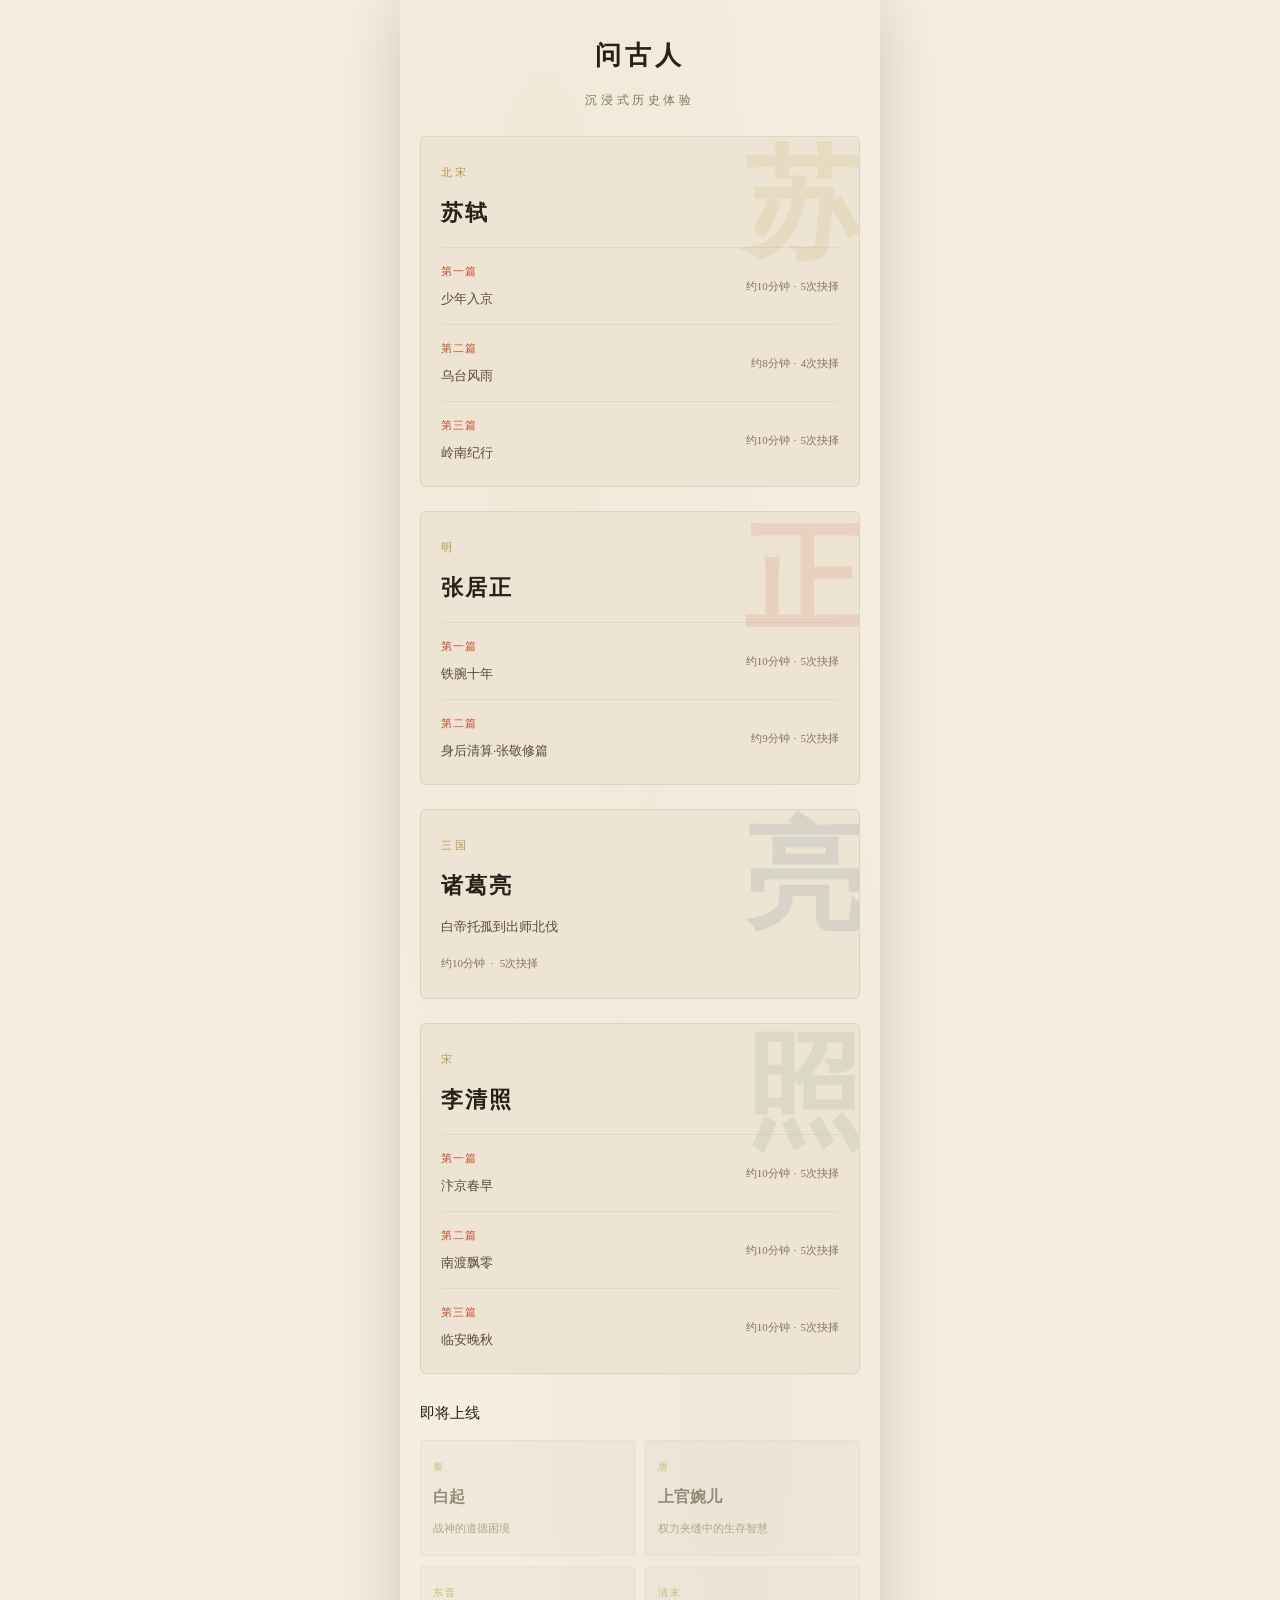
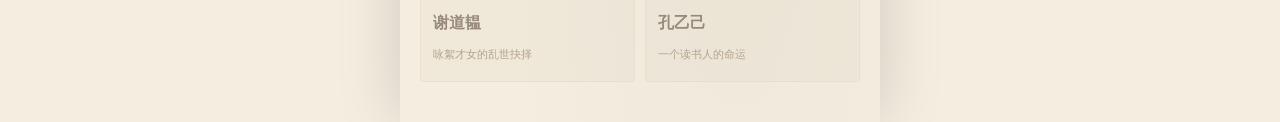
==== index.html @ 3edeac76 "问古人 H5 网页版：从微信小程序迁移为纯静态网页 Co-Authored-By: Claude Opus 4.6 <noreply@anthropic.com>" ====
<!DOCTYPE html>
<html lang="zh-CN">
<head>
  <meta charset="UTF-8">
  <meta name="viewport" content="width=device-width, initial-scale=1.0, maximum-scale=1.0, user-scalable=no, viewport-fit=cover">
  <meta name="theme-color" content="#F4EDE0">
  <meta name="apple-mobile-web-app-capable" content="yes">
  <meta name="apple-mobile-web-app-status-bar-style" content="default">
  <title>问古人</title>
  <meta name="description" content="问古人 — 沉浸式历史体验">
  <link rel="stylesheet" href="assets/app.css">
</head>
<body>
  <div id="app"></div>

  <script src="js/stories/coming-soon.js"></script>
  <script src="js/stories/su-dongpo.js"></script>
  <script src="js/stories/su-shi-2.js"></script>
  <script src="js/stories/su-shi-3.js"></script>
  <script src="js/stories/zhuge-liang.js"></script>
  <script src="js/stories/li-qingzhao.js"></script>
  <script src="js/stories/li-qingzhao-2.js"></script>
  <script src="js/stories/li-qingzhao-3.js"></script>
  <script src="js/stories/zhang-juzheng.js"></script>
  <script src="js/stories/zhang-juzheng-2.js"></script>

  <script src="js/engine.js"></script>
  <script src="js/pages/_helpers.js"></script>
  <script src="js/pages/index.js"></script>
  <script src="js/pages/intro.js"></script>
  <script src="js/pages/story.js"></script>
  <script src="js/pages/ending.js"></script>
  <script src="js/router.js"></script>
</body>
</html>
---- assets/app.css ----
/* ====== Reset & 全局基础 ====== */
* { box-sizing: border-box; -webkit-tap-highlight-color: transparent; }
html, body { margin: 0; padding: 0; }
html { background: #1c140f; min-height: 100%; }
body {
  min-height: 100vh;
  overflow-x: hidden;
  /* iOS 安全区 */
  padding-top: env(safe-area-inset-top);
}
button { font: inherit; cursor: pointer; }

/* ====== 桌面居中容器 ====== */
.page-frame {
  max-width: 480px;
  margin: 0 auto;
  position: relative;
  background: var(--paper);
  min-height: 100vh;
  /* 桌面端给一点投影，移动端无副作用 */
  box-shadow: 0 0 60px rgba(0,0,0,0.15);
}

/* ====== Toast ====== */
.toast {
  position: fixed;
  top: 50%;
  left: 50%;
  transform: translate(-50%, -50%);
  padding: 12px 24px;
  background: rgba(42, 31, 26, 0.85);
  color: var(--paper);
  font-size: 14px;
  border-radius: 6px;
  z-index: 9999;
  opacity: 0;
  transition: opacity 200ms ease;
  pointer-events: none;
  letter-spacing: 0.05em;
}
.toast.show { opacity: 1; }

/* ====== 桌面端 hover 反馈（手机端忽略） ====== */
@media (hover: hover) {
  .main-card:hover, .chapter-item:hover, .choice-btn:hover,
  .btn-start:hover, .btn-action:hover, .btn-continue:hover,
  .coming-card:hover, .header-back:hover {
    cursor: pointer;
  }
}

/* ====== app.wxss ====== */
/* 全局色彩系统 */
:root, body {
  --ink: #2A1F1A;
  --ink-light: #5C4A3A;
  --ink-faint: #8B7355;
  --paper: #F4EDE0;
  --paper-warm: #EDE4D3;
  --paper-deep: #E2D5BF;
  --accent-vermilion: #C84B31;
  --accent-gold: #B8963E;
  --accent-jade: #5B8C6F;
  --accent-indigo: #3D5A80;

  font-family: "PingFang SC", "Noto Serif SC", "STSong", serif;
  background: var(--paper);
  color: var(--ink);
  font-size: 15px;
  line-height: 2.0;
}


/* ====== pages/index/index.wxss ====== */
.index-page {
  min-height: 100vh;
  background:
    radial-gradient(ellipse at 30% 20%, rgba(184, 150, 62, 0.06) 0%, transparent 50%),
    radial-gradient(ellipse at 70% 80%, rgba(91, 140, 111, 0.04) 0%, transparent 50%),
    var(--paper);
}

.safe-area {
  padding: 0 20px 40px;
}

/* === 顶部标题 === */
.header {
  text-align: center;
  padding: 30px 0 24px;
}

.title {
  display: block;
  font-size: 26px;
  font-weight: 700;
  color: var(--ink);
  letter-spacing: 0.15em;
  margin-bottom: 6px;
}

.slogan {
  display: block;
  font-size: 12px;
  color: var(--ink-faint);
  letter-spacing: 0.3em;
}

/* === 主推卡片 === */
.main-card {
  position: relative;
  padding: 24px 20px;
  background: var(--paper-warm);
  border: 0.5px solid rgba(42, 31, 26, 0.08);
  border-radius: 6px;
  margin-bottom: 24px;
  transition: all 300ms ease;
  overflow: hidden;
}

/* === 装饰大字 === */
.card-glyph {
  position: absolute;
  right: -5px;
  top: 8px;
  font-size: 120px;
  font-weight: 900;
  line-height: 1;
  pointer-events: none;
  font-family: "STKaiti", "KaiTi", "楷体", serif;
}

.main-card:active {
  background: var(--paper-deep);
}

.card-dynasty {
  display: block;
  font-size: 11px;
  color: var(--accent-gold);
  letter-spacing: 0.3em;
  margin-bottom: 8px;
}

.card-name {
  display: block;
  font-size: 22px;
  font-weight: 700;
  color: var(--ink);
  letter-spacing: 0.1em;
  margin-bottom: 6px;
}

.card-subtitle {
  display: block;
  font-size: 13px;
  color: var(--ink-light);
  margin-bottom: 12px;
}

.card-meta {
  display: flex;
  align-items: center;
  gap: 6px;
}

.meta-item {
  font-size: 11px;
  color: var(--ink-faint);
}

.meta-dot {
  font-size: 11px;
  color: var(--ink-faint);
}

.card-badge {
  position: absolute;
  top: 12px;
  right: 12px;
  padding: 3px 8px;
  background: rgba(91, 140, 111, 0.15);
  border-radius: 3px;
}

.card-badge text {
  font-size: 10px;
  color: var(--accent-jade);
  letter-spacing: 0.1em;
}

/* === 多篇章卡片 === */
.multi-card {
  padding-bottom: 8px;
}

.multi-card .card-name {
  margin-bottom: 12px;
}

.chapter-list {
  display: flex;
  flex-direction: column;
  gap: 0;
}

.chapter-item {
  display: flex;
  justify-content: space-between;
  align-items: center;
  padding: 12px 0;
  border-top: 0.5px solid rgba(42, 31, 26, 0.06);
}

.chapter-item:active {
  background: rgba(42, 31, 26, 0.03);
  margin: 0 -20px;
  padding: 12px 20px;
}

.chapter-left {
  flex: 1;
  min-width: 0;
}

.chapter-label {
  display: block;
  font-size: 11px;
  color: var(--accent-vermilion);
  letter-spacing: 0.1em;
  margin-bottom: 4px;
}

.chapter-subtitle {
  display: block;
  font-size: 13px;
  color: var(--ink-light);
  overflow: hidden;
  text-overflow: ellipsis;
  white-space: nowrap;
}

.chapter-right {
  flex-shrink: 0;
  display: flex;
  flex-direction: column;
  align-items: flex-end;
  margin-left: 12px;
}

.chapter-meta {
  display: flex;
  align-items: center;
  gap: 4px;
}

.chapter-badge {
  margin-top: 4px;
  padding: 2px 6px;
  background: rgba(91, 140, 111, 0.15);
  border-radius: 2px;
}

.chapter-badge text {
  font-size: 9px;
  color: var(--accent-jade);
  letter-spacing: 0.1em;
}

/* === 即将上线 === */
.section-label {
  margin-bottom: 12px;
}

.section-label text {
  font-size: 12px;
  color: var(--ink-faint);
  letter-spacing: 0.2em;
}

.coming-grid {
  display: grid;
  grid-template-columns: 1fr 1fr;
  gap: 10px;
}

.coming-card {
  padding: 16px 12px;
  background: rgba(226, 213, 191, 0.3);
  border: 0.5px solid rgba(42, 31, 26, 0.06);
  border-radius: 4px;
  opacity: 0.6;
}

.coming-dynasty {
  display: block;
  font-size: 10px;
  color: var(--accent-gold);
  letter-spacing: 0.2em;
  margin-bottom: 4px;
}

.coming-name {
  display: block;
  font-size: 16px;
  font-weight: 600;
  color: var(--ink-light);
  margin-bottom: 4px;
}

.coming-subtitle {
  display: block;
  font-size: 11px;
  color: var(--ink-faint);
}


/* ====== pages/intro/intro.wxss ====== */
.intro-page {
  min-height: 100vh;
  background:
    radial-gradient(ellipse at 50% 30%, rgba(184, 150, 62, 0.08) 0%, transparent 50%),
    var(--paper);
  display: flex;
  align-items: center;
  justify-content: center;
}

.intro-container {
  text-align: center;
  padding: 60px 30px 40px;
  max-width: 100%;
}

.intro-dynasty {
  display: block;
  font-size: 12px;
  letter-spacing: 0.5em;
  color: var(--ink-faint);
  margin-bottom: 16px;
  opacity: 0;
  animation: fadeInUp 800ms ease 200ms forwards;
}

.intro-name {
  display: block;
  font-size: 32px;
  font-weight: 700;
  color: var(--ink);
  letter-spacing: 0.15em;
  margin-bottom: 20px;
  opacity: 0;
  animation: fadeInUp 800ms ease 400ms forwards;
}

.intro-divider {
  width: 60px;
  height: 1px;
  background: var(--accent-gold);
  margin: 0 auto 20px;
  opacity: 0;
  animation: fadeInUp 800ms ease 600ms forwards;
}

.intro-quote {
  display: block;
  font-size: 14px;
  color: var(--accent-vermilion);
  font-style: italic;
  letter-spacing: 0.08em;
  margin-bottom: 24px;
  line-height: 1.8;
  opacity: 0;
  animation: fadeInUp 800ms ease 800ms forwards;
}

.intro-desc {
  display: block;
  font-size: 14px;
  color: var(--ink-light);
  line-height: 2;
  margin-bottom: 20px;
  text-align: justify;
  opacity: 0;
  animation: fadeInUp 800ms ease 1000ms forwards;
}

.intro-meta {
  display: flex;
  align-items: center;
  justify-content: center;
  gap: 6px;
  margin-bottom: 30px;
  opacity: 0;
  animation: fadeInUp 800ms ease 1200ms forwards;
}

.meta-item {
  font-size: 11px;
  color: var(--ink-faint);
}

.meta-dot {
  font-size: 11px;
  color: var(--ink-faint);
}

.btn-start {
  display: inline-block;
  padding: 12px 40px;
  border: 0.5px solid var(--ink-light);
  color: var(--ink);
  font-size: 15px;
  letter-spacing: 0.3em;
  border-radius: 4px;
  margin-bottom: 16px;
  transition: all 300ms ease;
  opacity: 0;
  animation: fadeInUp 800ms ease 1400ms forwards;
}

.btn-start:active {
  background: var(--ink);
  color: var(--paper);
}

.btn-back {
  opacity: 0;
  animation: fadeInUp 800ms ease 1600ms forwards;
}

.btn-back text {
  font-size: 12px;
  color: var(--ink-faint);
  letter-spacing: 0.2em;
}

@keyframes fadeInUp {
  from {
    opacity: 0;
    transform: translateY(15px);
  }
  to {
    opacity: 1;
    transform: translateY(0);
  }
}


/* ====== pages/story/story.wxss ====== */
.story-page {
  min-height: 100vh;
  background: var(--paper);
  position: relative;
}

/* === 进度条 === */
.progress-bar {
  position: absolute;
  top: 0;
  left: 0;
  width: 0;
  height: 2px;
  background: linear-gradient(90deg, var(--accent-gold), var(--accent-vermilion));
  z-index: 999;
  transition: width 600ms ease;
}

/* === 粘性顶栏（限定在 page-frame 内） === */
.story-page .header {
  position: sticky;
  top: 0;
  left: 0;
  right: 0;
  z-index: 100;
  background: rgba(244, 237, 224, 0.92);
  backdrop-filter: blur(10px);
  border-bottom: 0.5px solid rgba(42, 31, 26, 0.06);
  padding-top: env(safe-area-inset-top);
}

.header-inner {
  display: flex;
  align-items: center;
  padding: 14px 20px;
}

/* === 返回按钮 === */
.header-back {
  display: flex;
  align-items: center;
  justify-content: center;
  width: 28px;
  height: 28px;
  margin-right: 6px;
}

.back-arrow {
  font-size: 20px;
  color: var(--ink-faint);
  font-weight: 300;
  line-height: 1;
}

.header-chapter {
  font-size: 12px;
  letter-spacing: 0.3em;
  color: var(--ink-faint);
}

/* === 年代标签（内容区顶部，居中） === */
.year-tag {
  text-align: center;
  margin-bottom: 20px;
}

.year-tag text {
  display: inline-block;
  padding: 4px 14px;
  background: rgba(184, 150, 62, 0.1);
  border: 0.5px solid rgba(184, 150, 62, 0.25);
  border-radius: 3px;
  font-size: 11px;
  color: var(--accent-gold);
  letter-spacing: 0.15em;
}

/* === 内容区 === */
.body {
  max-width: 100%;
  padding: 30px 24px 60px;
}

/* === 淡入动画 === */
.anim-fade {
  opacity: 0;
  transform: translateY(15px);
  animation: fadeInUp 500ms ease forwards;
}

@keyframes fadeInUp {
  to {
    opacity: 1;
    transform: translateY(0);
  }
}

/* === 氛围描写 === */
.scene-atmosphere {
  font-size: 13px;
  color: var(--ink-faint);
  font-style: italic;
  border-left: 2px solid var(--accent-gold);
  padding-left: 12px;
  margin-bottom: 24px;
  line-height: 1.9;
}

/* === 正文叙述 === */
.scene-narration {
  font-size: 15px;
  color: var(--ink);
  line-height: 2.0;
  margin-bottom: 20px;
  text-align: justify;
}

/* === 对话 === */
.scene-dialogue {
  margin: 20px 0;
  padding: 16px 18px;
  background: rgba(226, 213, 191, 0.4);
  border-radius: 4px;
}

.dialogue-speaker {
  display: block;
  font-size: 12px;
  color: var(--accent-vermilion);
  letter-spacing: 0.15em;
  margin-bottom: 6px;
  font-weight: 600;
}

.dialogue-text {
  display: block;
  font-size: 14px;
  line-height: 1.9;
  color: var(--ink);
}

/* === 时间过渡 === */
.scene-transition {
  text-align: center;
  padding: 40px 20px;
}

.transition-year {
  display: block;
  font-size: 28px;
  font-weight: 200;
  color: var(--accent-gold);
  letter-spacing: 0.2em;
  margin-bottom: 6px;
}

.transition-desc {
  display: block;
  font-size: 13px;
  color: var(--ink-faint);
  letter-spacing: 0.15em;
}

/* === 分隔符 === */
.scene-divider {
  display: flex;
  align-items: center;
  justify-content: center;
  margin: 20px 0;
  gap: 10px;
}

.divider-line {
  flex: 1;
  height: 0.5px;
  background: linear-gradient(90deg, transparent, rgba(42, 31, 26, 0.1), transparent);
}

.divider-diamond {
  font-size: 8px;
  color: var(--accent-gold);
}

/* === 诗词展示 === */
.scene-poem {
  text-align: center;
  padding: 30px 16px;
  margin: 24px 0;
  background: rgba(226, 213, 191, 0.2);
  border-radius: 4px;
  border-top: 1px solid rgba(184, 150, 62, 0.3);
  border-bottom: 1px solid rgba(184, 150, 62, 0.3);
}

.poem-title {
  display: block;
  font-size: 13px;
  color: var(--ink-faint);
  letter-spacing: 0.2em;
  margin-bottom: 18px;
  font-weight: 600;
}

.poem-lines {
  display: flex;
  flex-direction: column;
  align-items: center;
  gap: 0;
}

.poem-line {
  display: block;
  font-size: 16px;
  line-height: 2.2;
  color: var(--ink);
}

.poem-note {
  display: block;
  font-size: 11px;
  color: var(--ink-faint);
  margin-top: 16px;
  letter-spacing: 0.1em;
}

/* === 选择按钮区 === */
.choices-container {
  margin-top: 30px;
}

.choices-prompt {
  display: block;
  font-size: 12px;
  letter-spacing: 0.3em;
  color: var(--ink-faint);
  text-align: center;
  margin-bottom: 16px;
}

.choice-btn {
  display: block;
  width: 100%;
  box-sizing: border-box;
  padding: 14px 18px;
  margin-bottom: 10px;
  background: rgba(244, 237, 224, 0.6);
  border: 0.5px solid rgba(42, 31, 26, 0.12);
  border-radius: 4px;
  font-size: 14px;
  line-height: 1.7;
  color: var(--ink);
  text-align: left;
  position: relative;
  transition: all 300ms ease;
}

.choice-btn::after {
  content: '';
  position: absolute;
  left: 0;
  top: 0;
  width: 3px;
  height: 100%;
  background: var(--accent-gold);
  border-radius: 4px 0 0 4px;
  transform: scaleY(0);
  transition: transform 300ms ease;
}

.choice-btn:active {
  background: rgba(226, 213, 191, 0.5);
  border-color: var(--accent-gold);
}

.choice-btn:active::after {
  transform: scaleY(1);
}

/* === 继续按钮 === */
.continue-container {
  margin-top: 30px;
  text-align: center;
}

.btn-continue {
  display: inline-block;
  padding: 10px 40px;
  background: transparent;
  border: 0.5px solid rgba(42, 31, 26, 0.2);
  color: var(--ink-light);
  font-size: 14px;
  letter-spacing: 0.3em;
  border-radius: 4px;
  transition: all 300ms ease;
}

.btn-continue:active {
  border-color: var(--ink-light);
  color: var(--ink);
  background: rgba(226, 213, 191, 0.3);
}

/* === 底部留白 === */
.bottom-spacer {
  height: 60px;
}

/* === 性格提示闪现 === */
.personality-flash {
  position: fixed;
  bottom: 30px;
  left: 50%;
  transform: translateX(-50%) translateY(15px);
  padding: 8px 18px;
  background: rgba(42, 31, 26, 0.85);
  color: var(--paper);
  font-size: 12px;
  border-radius: 4px;
  opacity: 0;
  transition: all 500ms ease;
  z-index: 200;
  letter-spacing: 0.05em;
  pointer-events: none;
  white-space: nowrap;
}

.personality-flash.show {
  opacity: 1;
  transform: translateX(-50%) translateY(0);
}


/* ====== pages/ending/ending.wxss ====== */
.ending-page {
  min-height: 100vh;
  background:
    radial-gradient(ellipse at 50% 40%, rgba(184, 150, 62, 0.08) 0%, transparent 60%),
    var(--paper);
}

.ending-container {
  max-width: 100%;
  padding: 40px 24px 40px;
  display: flex;
  flex-direction: column;
  align-items: center;
}

/* === 尾声标签 === */
.ending-label {
  display: block;
  font-size: 12px;
  letter-spacing: 0.5em;
  color: var(--ink-faint);
  margin-bottom: 30px;
  text-align: center;
  opacity: 0;
  animation: fadeInUp 800ms ease 300ms forwards;
}

/* === 尾声文字 === */
.ending-epilogue {
  text-align: center;
  margin-bottom: 30px;
  opacity: 0;
  animation: fadeInUp 800ms ease 600ms forwards;
}

.epilogue-line {
  display: block;
  font-size: 15px;
  line-height: 2.2;
  color: var(--ink);
}

/* === 分隔符 === */
.ending-divider {
  display: flex;
  align-items: center;
  justify-content: center;
  width: 60%;
  margin-bottom: 30px;
  gap: 10px;
  opacity: 0;
  animation: fadeInUp 800ms ease 900ms forwards;
}

.divider-line {
  flex: 1;
  height: 0.5px;
  background: linear-gradient(90deg, transparent, rgba(42, 31, 26, 0.1), transparent);
}

.divider-diamond {
  font-size: 8px;
  color: var(--accent-gold);
}

/* === 统计数据 === */
.ending-stats {
  display: flex;
  justify-content: center;
  gap: 40px;
  margin-bottom: 30px;
  opacity: 0;
  animation: fadeInUp 800ms ease 1100ms forwards;
}

.stat-item {
  text-align: center;
}

.stat-num {
  display: block;
  font-size: 28px;
  font-weight: 200;
  color: var(--accent-gold);
}

.stat-label {
  display: block;
  font-size: 11px;
  color: var(--ink-faint);
  letter-spacing: 0.1em;
  margin-top: 4px;
}

/* === 性格分析 === */
.ending-analysis {
  width: 100%;
  padding: 20px;
  background: rgba(226, 213, 191, 0.3);
  border-radius: 6px;
  margin-bottom: 30px;
  opacity: 0;
  animation: fadeInUp 800ms ease 1400ms forwards;
}

.analysis-title {
  display: block;
  font-size: 12px;
  letter-spacing: 0.3em;
  color: var(--accent-gold);
  text-align: center;
  margin-bottom: 16px;
}

.analysis-item {
  margin-bottom: 12px;
}

.analysis-item:last-child {
  margin-bottom: 0;
}

.analysis-text {
  font-size: 14px;
  line-height: 2;
  color: var(--ink-light);
}

/* === 反思文字 === */
.ending-reflection {
  text-align: center;
  margin-bottom: 30px;
  opacity: 0;
  animation: fadeInUp 800ms ease 1700ms forwards;
}

.reflection-line {
  display: block;
  font-size: 13px;
  line-height: 2;
  color: var(--ink-faint);
}

/* === 分享按钮 === */
.ending-share {
  width: 100%;
  margin-bottom: 16px;
  opacity: 0;
  animation: fadeInUp 800ms ease 1800ms forwards;
}

.btn-share {
  width: 100%;
  padding: 12px 0;
  background: var(--ink);
  color: var(--paper);
  font-size: 14px;
  letter-spacing: 0.3em;
  border-radius: 4px;
  border: none;
  line-height: 1.5;
}

.btn-share::after {
  border: none;
}

.btn-share:active {
  opacity: 0.85;
}

/* === 按钮区 === */
.ending-actions {
  display: flex;
  gap: 12px;
  margin-bottom: 30px;
  opacity: 0;
  animation: fadeInUp 800ms ease 2100ms forwards;
}

.btn-action {
  padding: 10px 28px;
  border: 0.5px solid var(--ink-light);
  border-radius: 4px;
  font-size: 14px;
  letter-spacing: 0.2em;
  color: var(--ink);
  transition: all 300ms ease;
}

.btn-action:active {
  background: var(--ink);
  color: var(--paper);
}

/* === 预告卡片 === */
.ending-coming-soon {
  text-align: center;
  padding: 20px;
  background: rgba(226, 213, 191, 0.2);
  border-radius: 6px;
  border: 0.5px dashed rgba(184, 150, 62, 0.3);
  width: 100%;
  opacity: 0;
  animation: fadeInUp 800ms ease 2400ms forwards;
}

.coming-soon-line {
  display: block;
  font-size: 12px;
  line-height: 2;
  color: var(--ink-faint);
  letter-spacing: 0.1em;
}

/* === 底部留白 === */
.bottom-spacer {
  height: 40px;
}

/* === 动画 === */
@keyframes fadeInUp {
  from {
    opacity: 0;
    transform: translateY(15px);
  }
  to {
    opacity: 1;
    transform: translateY(0);
  }
}
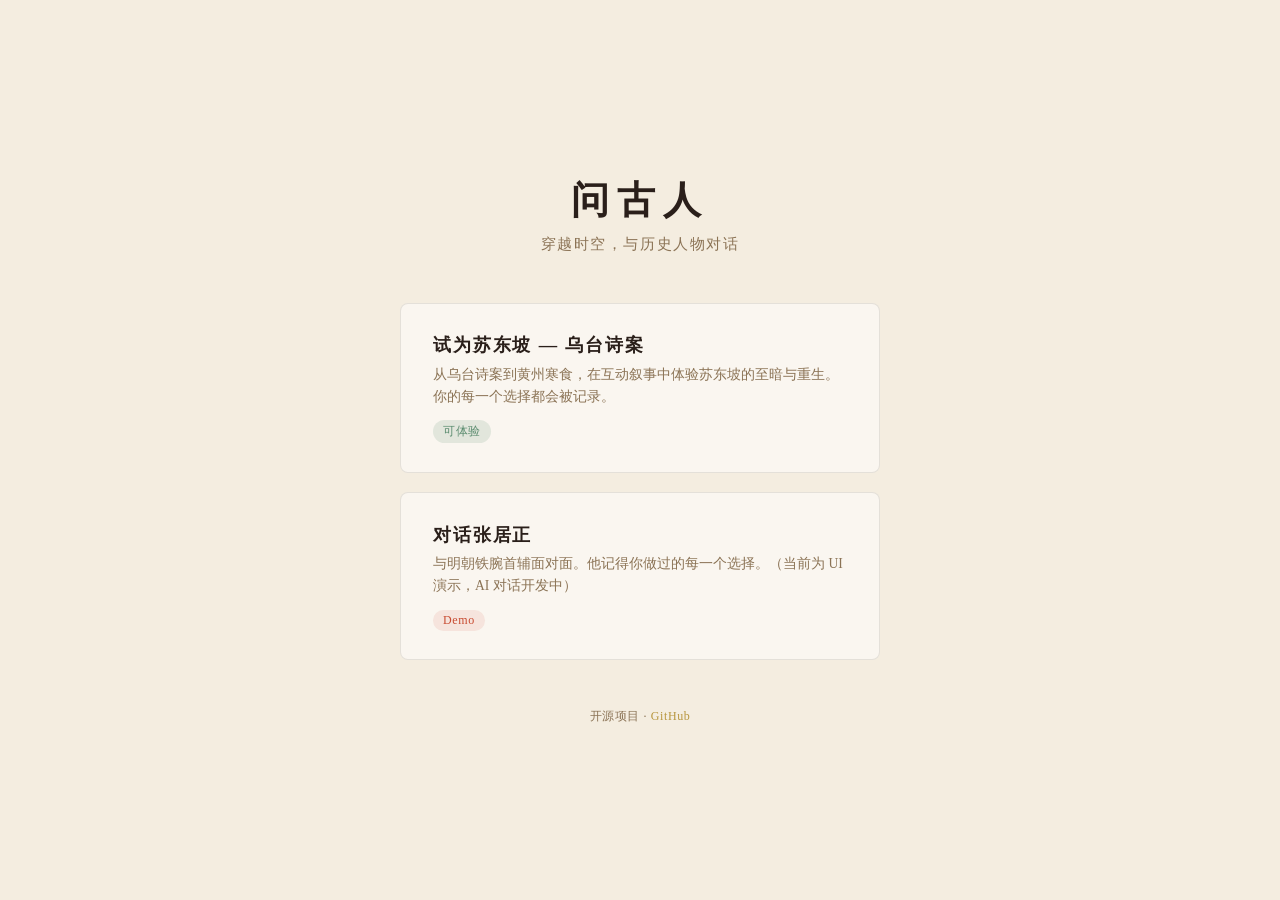
==== commit dbe37d72: "添加首页入口和 logo，准备 GitHub Pages 部署 Co-Authored-By: Claude Opus 4.6 <noreply@anthropic.com>" ====
--- a/index.html
+++ b/index.html
@@ -1,35 +1,143 @@
 <!DOCTYPE html>
 <html lang="zh-CN">
 <head>
-  <meta charset="UTF-8">
-  <meta name="viewport" content="width=device-width, initial-scale=1.0, maximum-scale=1.0, user-scalable=no, viewport-fit=cover">
-  <meta name="theme-color" content="#F4EDE0">
-  <meta name="apple-mobile-web-app-capable" content="yes">
-  <meta name="apple-mobile-web-app-status-bar-style" content="default">
-  <title>问古人</title>
-  <meta name="description" content="问古人 — 沉浸式历史体验">
-  <link rel="stylesheet" href="assets/app.css">
+<meta charset="UTF-8">
+<meta name="viewport" content="width=device-width, initial-scale=1.0">
+<title>问古人 — 与历史人物对话</title>
+<style>
+  :root {
+    --ink: #2A1F1A;
+    --ink-light: #5C4A3A;
+    --ink-faint: #8B7355;
+    --paper: #F4EDE0;
+    --paper-warm: #EDE4D3;
+    --accent-gold: #B8963E;
+    --accent-vermilion: #C84B31;
+  }
+
+  * { margin: 0; padding: 0; box-sizing: border-box; }
+
+  body {
+    font-family: -apple-system, "PingFang SC", "Noto Serif SC", serif;
+    background: var(--paper);
+    color: var(--ink);
+    min-height: 100vh;
+    display: flex;
+    flex-direction: column;
+    align-items: center;
+    justify-content: center;
+    padding: 2rem;
+  }
+
+  .container {
+    max-width: 480px;
+    text-align: center;
+  }
+
+  h1 {
+    font-size: 2.4rem;
+    letter-spacing: 0.2em;
+    margin-bottom: 0.5rem;
+  }
+
+  .subtitle {
+    font-size: 0.95rem;
+    color: var(--ink-faint);
+    margin-bottom: 3rem;
+    letter-spacing: 0.1em;
+  }
+
+  .cards {
+    display: flex;
+    flex-direction: column;
+    gap: 1.2rem;
+  }
+
+  .card {
+    display: block;
+    padding: 1.8rem 2rem;
+    background: rgba(255,255,255,0.5);
+    border: 1px solid rgba(42,31,26,0.1);
+    border-radius: 8px;
+    text-decoration: none;
+    color: var(--ink);
+    transition: all 0.3s ease;
+    text-align: left;
+  }
+
+  .card:hover {
+    border-color: var(--accent-gold);
+    transform: translateY(-2px);
+    box-shadow: 0 4px 20px rgba(42,31,26,0.08);
+  }
+
+  .card-title {
+    font-size: 1.15rem;
+    font-weight: 600;
+    letter-spacing: 0.1em;
+    margin-bottom: 0.4rem;
+  }
+
+  .card-desc {
+    font-size: 0.85rem;
+    color: var(--ink-faint);
+    line-height: 1.6;
+  }
+
+  .card-tag {
+    display: inline-block;
+    margin-top: 0.8rem;
+    padding: 3px 10px;
+    font-size: 0.75rem;
+    border-radius: 20px;
+    letter-spacing: 0.05em;
+  }
+
+  .tag-playable {
+    background: rgba(91,140,111,0.15);
+    color: #5B8C6F;
+  }
+
+  .tag-demo {
+    background: rgba(200,75,49,0.1);
+    color: var(--accent-vermilion);
+  }
+
+  .footer {
+    margin-top: 3rem;
+    font-size: 0.75rem;
+    color: var(--ink-faint);
+    letter-spacing: 0.05em;
+  }
+
+  .footer a {
+    color: var(--accent-gold);
+    text-decoration: none;
+  }
+</style>
 </head>
 <body>
-  <div id="app"></div>
+<div class="container">
+  <h1>问古人</h1>
+  <p class="subtitle">穿越时空，与历史人物对话</p>
 
-  <script src="js/stories/coming-soon.js"></script>
-  <script src="js/stories/su-dongpo.js"></script>
-  <script src="js/stories/su-shi-2.js"></script>
-  <script src="js/stories/su-shi-3.js"></script>
-  <script src="js/stories/zhuge-liang.js"></script>
-  <script src="js/stories/li-qingzhao.js"></script>
-  <script src="js/stories/li-qingzhao-2.js"></script>
-  <script src="js/stories/li-qingzhao-3.js"></script>
-  <script src="js/stories/zhang-juzheng.js"></script>
-  <script src="js/stories/zhang-juzheng-2.js"></script>
+  <div class="cards">
+    <a class="card" href="su-dongpo-demo.html">
+      <div class="card-title">试为苏东坡 — 乌台诗案</div>
+      <div class="card-desc">从乌台诗案到黄州寒食，在互动叙事中体验苏东坡的至暗与重生。你的每一个选择都会被记录。</div>
+      <span class="card-tag tag-playable">可体验</span>
+    </a>
 
-  <script src="js/engine.js"></script>
-  <script src="js/pages/_helpers.js"></script>
-  <script src="js/pages/index.js"></script>
-  <script src="js/pages/intro.js"></script>
-  <script src="js/pages/story.js"></script>
-  <script src="js/pages/ending.js"></script>
-  <script src="js/router.js"></script>
+    <a class="card" href="ai-chat-demo.html">
+      <div class="card-title">对话张居正</div>
+      <div class="card-desc">与明朝铁腕首辅面对面。他记得你做过的每一个选择。（当前为 UI 演示，AI 对话开发中）</div>
+      <span class="card-tag tag-demo">Demo</span>
+    </a>
+  </div>
+
+  <div class="footer">
+    开源项目 · <a href="https://github.com/lunaark/wenguren">GitHub</a>
+  </div>
+</div>
 </body>
 </html>
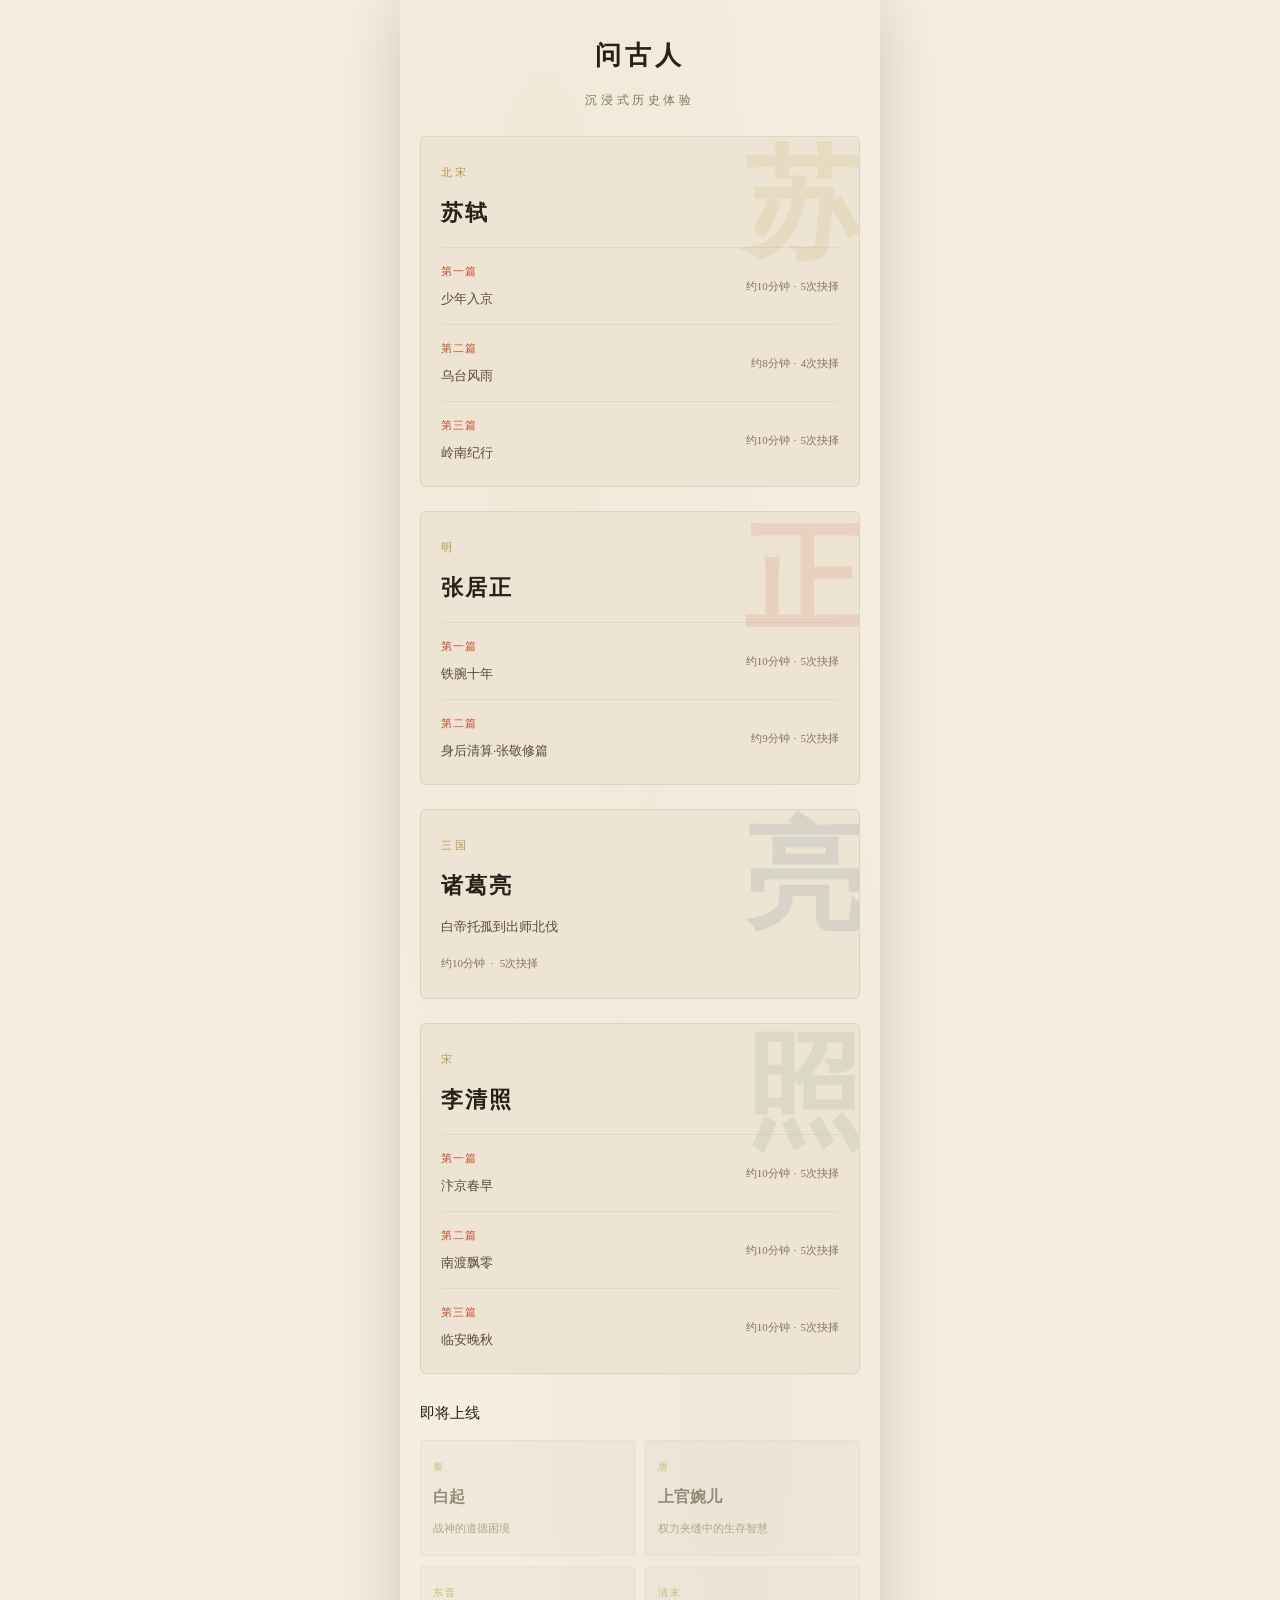
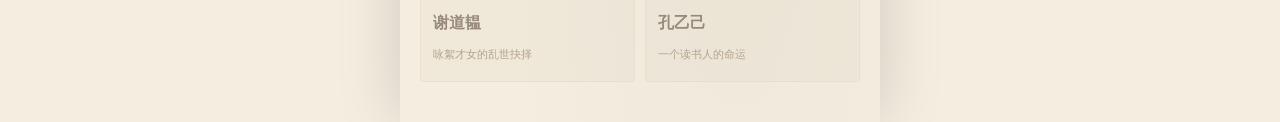
==== commit d46ffa1f: "feat: 新增多个历史人物故事、路由引擎和 GitHub Pages 配置 Co-Authored-By: Claude Sonnet 4.6 <noreply@anthropic.com> 🤖 G" ====
--- a/index.html
+++ b/index.html
@@ -1,143 +1,35 @@
 <!DOCTYPE html>
 <html lang="zh-CN">
 <head>
-<meta charset="UTF-8">
-<meta name="viewport" content="width=device-width, initial-scale=1.0">
-<title>问古人 — 与历史人物对话</title>
-<style>
-  :root {
-    --ink: #2A1F1A;
-    --ink-light: #5C4A3A;
-    --ink-faint: #8B7355;
-    --paper: #F4EDE0;
-    --paper-warm: #EDE4D3;
-    --accent-gold: #B8963E;
-    --accent-vermilion: #C84B31;
-  }
-
-  * { margin: 0; padding: 0; box-sizing: border-box; }
-
-  body {
-    font-family: -apple-system, "PingFang SC", "Noto Serif SC", serif;
-    background: var(--paper);
-    color: var(--ink);
-    min-height: 100vh;
-    display: flex;
-    flex-direction: column;
-    align-items: center;
-    justify-content: center;
-    padding: 2rem;
-  }
-
-  .container {
-    max-width: 480px;
-    text-align: center;
-  }
-
-  h1 {
-    font-size: 2.4rem;
-    letter-spacing: 0.2em;
-    margin-bottom: 0.5rem;
-  }
-
-  .subtitle {
-    font-size: 0.95rem;
-    color: var(--ink-faint);
-    margin-bottom: 3rem;
-    letter-spacing: 0.1em;
-  }
-
-  .cards {
-    display: flex;
-    flex-direction: column;
-    gap: 1.2rem;
-  }
-
-  .card {
-    display: block;
-    padding: 1.8rem 2rem;
-    background: rgba(255,255,255,0.5);
-    border: 1px solid rgba(42,31,26,0.1);
-    border-radius: 8px;
-    text-decoration: none;
-    color: var(--ink);
-    transition: all 0.3s ease;
-    text-align: left;
-  }
-
-  .card:hover {
-    border-color: var(--accent-gold);
-    transform: translateY(-2px);
-    box-shadow: 0 4px 20px rgba(42,31,26,0.08);
-  }
-
-  .card-title {
-    font-size: 1.15rem;
-    font-weight: 600;
-    letter-spacing: 0.1em;
-    margin-bottom: 0.4rem;
-  }
-
-  .card-desc {
-    font-size: 0.85rem;
-    color: var(--ink-faint);
-    line-height: 1.6;
-  }
-
-  .card-tag {
-    display: inline-block;
-    margin-top: 0.8rem;
-    padding: 3px 10px;
-    font-size: 0.75rem;
-    border-radius: 20px;
-    letter-spacing: 0.05em;
-  }
-
-  .tag-playable {
-    background: rgba(91,140,111,0.15);
-    color: #5B8C6F;
-  }
-
-  .tag-demo {
-    background: rgba(200,75,49,0.1);
-    color: var(--accent-vermilion);
-  }
-
-  .footer {
-    margin-top: 3rem;
-    font-size: 0.75rem;
-    color: var(--ink-faint);
-    letter-spacing: 0.05em;
-  }
-
-  .footer a {
-    color: var(--accent-gold);
-    text-decoration: none;
-  }
-</style>
+  <meta charset="UTF-8">
+  <meta name="viewport" content="width=device-width, initial-scale=1.0, maximum-scale=1.0, user-scalable=no, viewport-fit=cover">
+  <meta name="theme-color" content="#F4EDE0">
+  <meta name="apple-mobile-web-app-capable" content="yes">
+  <meta name="apple-mobile-web-app-status-bar-style" content="default">
+  <title>问古人</title>
+  <meta name="description" content="问古人 — 沉浸式历史体验">
+  <link rel="stylesheet" href="assets/app.css">
 </head>
 <body>
-<div class="container">
-  <h1>问古人</h1>
-  <p class="subtitle">穿越时空，与历史人物对话</p>
+  <div id="app"></div>
 
-  <div class="cards">
-    <a class="card" href="su-dongpo-demo.html">
-      <div class="card-title">试为苏东坡 — 乌台诗案</div>
-      <div class="card-desc">从乌台诗案到黄州寒食，在互动叙事中体验苏东坡的至暗与重生。你的每一个选择都会被记录。</div>
-      <span class="card-tag tag-playable">可体验</span>
-    </a>
+  <script src="js/stories/coming-soon.js"></script>
+  <script src="js/stories/su-dongpo.js"></script>
+  <script src="js/stories/su-shi-2.js"></script>
+  <script src="js/stories/su-shi-3.js"></script>
+  <script src="js/stories/zhuge-liang.js"></script>
+  <script src="js/stories/li-qingzhao.js"></script>
+  <script src="js/stories/li-qingzhao-2.js"></script>
+  <script src="js/stories/li-qingzhao-3.js"></script>
+  <script src="js/stories/zhang-juzheng.js"></script>
+  <script src="js/stories/zhang-juzheng-2.js"></script>
 
-    <a class="card" href="ai-chat-demo.html">
-      <div class="card-title">对话张居正</div>
-      <div class="card-desc">与明朝铁腕首辅面对面。他记得你做过的每一个选择。（当前为 UI 演示，AI 对话开发中）</div>
-      <span class="card-tag tag-demo">Demo</span>
-    </a>
-  </div>
-
-  <div class="footer">
-    开源项目 · <a href="https://github.com/lunaark/wenguren">GitHub</a>
-  </div>
-</div>
+  <script src="js/engine.js"></script>
+  <script src="js/pages/helpers.js"></script>
+  <script src="js/pages/index.js"></script>
+  <script src="js/pages/intro.js"></script>
+  <script src="js/pages/story.js"></script>
+  <script src="js/pages/ending.js"></script>
+  <script src="js/router.js"></script>
 </body>
 </html>
--- a/assets/app.css
+++ b/assets/app.css
@@ -0,0 +1,1015 @@
+/* ====== Reset & 全局基础 ====== */
+* { box-sizing: border-box; -webkit-tap-highlight-color: transparent; }
+html, body { margin: 0; padding: 0; }
+html { background: #1c140f; min-height: 100%; }
+body {
+  min-height: 100vh;
+  overflow-x: hidden;
+  /* iOS 安全区 */
+  padding-top: env(safe-area-inset-top);
+}
+button { font: inherit; cursor: pointer; }
+
+/* ====== 桌面居中容器 ====== */
+.page-frame {
+  max-width: 480px;
+  margin: 0 auto;
+  position: relative;
+  background: var(--paper);
+  min-height: 100vh;
+  /* 桌面端给一点投影，移动端无副作用 */
+  box-shadow: 0 0 60px rgba(0,0,0,0.15);
+}
+
+/* ====== Toast ====== */
+.toast {
+  position: fixed;
+  top: 50%;
+  left: 50%;
+  transform: translate(-50%, -50%);
+  padding: 12px 24px;
+  background: rgba(42, 31, 26, 0.85);
+  color: var(--paper);
+  font-size: 14px;
+  border-radius: 6px;
+  z-index: 9999;
+  opacity: 0;
+  transition: opacity 200ms ease;
+  pointer-events: none;
+  letter-spacing: 0.05em;
+}
+.toast.show { opacity: 1; }
+
+/* ====== 桌面端 hover 反馈（手机端忽略） ====== */
+@media (hover: hover) {
+  .main-card:hover, .chapter-item:hover, .choice-btn:hover,
+  .btn-start:hover, .btn-action:hover, .btn-continue:hover,
+  .coming-card:hover, .header-back:hover {
+    cursor: pointer;
+  }
+}
+
+/* ====== app.wxss ====== */
+/* 全局色彩系统 */
+:root, body {
+  --ink: #2A1F1A;
+  --ink-light: #5C4A3A;
+  --ink-faint: #8B7355;
+  --paper: #F4EDE0;
+  --paper-warm: #EDE4D3;
+  --paper-deep: #E2D5BF;
+  --accent-vermilion: #C84B31;
+  --accent-gold: #B8963E;
+  --accent-jade: #5B8C6F;
+  --accent-indigo: #3D5A80;
+
+  font-family: "PingFang SC", "Noto Serif SC", "STSong", serif;
+  background: var(--paper);
+  color: var(--ink);
+  font-size: 15px;
+  line-height: 2.0;
+}
+
+
+/* ====== pages/index/index.wxss ====== */
+.index-page {
+  min-height: 100vh;
+  background:
+    radial-gradient(ellipse at 30% 20%, rgba(184, 150, 62, 0.06) 0%, transparent 50%),
+    radial-gradient(ellipse at 70% 80%, rgba(91, 140, 111, 0.04) 0%, transparent 50%),
+    var(--paper);
+}
+
+.safe-area {
+  padding: 0 20px 40px;
+}
+
+/* === 顶部标题 === */
+.header {
+  text-align: center;
+  padding: 30px 0 24px;
+}
+
+.title {
+  display: block;
+  font-size: 26px;
+  font-weight: 700;
+  color: var(--ink);
+  letter-spacing: 0.15em;
+  margin-bottom: 6px;
+}
+
+.slogan {
+  display: block;
+  font-size: 12px;
+  color: var(--ink-faint);
+  letter-spacing: 0.3em;
+}
+
+/* === 主推卡片 === */
+.main-card {
+  position: relative;
+  padding: 24px 20px;
+  background: var(--paper-warm);
+  border: 0.5px solid rgba(42, 31, 26, 0.08);
+  border-radius: 6px;
+  margin-bottom: 24px;
+  transition: all 300ms ease;
+  overflow: hidden;
+}
+
+/* === 装饰大字 === */
+.card-glyph {
+  position: absolute;
+  right: -5px;
+  top: 8px;
+  font-size: 120px;
+  font-weight: 900;
+  line-height: 1;
+  pointer-events: none;
+  font-family: "STKaiti", "KaiTi", "楷体", serif;
+}
+
+.main-card:active {
+  background: var(--paper-deep);
+}
+
+.card-dynasty {
+  display: block;
+  font-size: 11px;
+  color: var(--accent-gold);
+  letter-spacing: 0.3em;
+  margin-bottom: 8px;
+}
+
+.card-name {
+  display: block;
+  font-size: 22px;
+  font-weight: 700;
+  color: var(--ink);
+  letter-spacing: 0.1em;
+  margin-bottom: 6px;
+}
+
+.card-subtitle {
+  display: block;
+  font-size: 13px;
+  color: var(--ink-light);
+  margin-bottom: 12px;
+}
+
+.card-meta {
+  display: flex;
+  align-items: center;
+  gap: 6px;
+}
+
+.meta-item {
+  font-size: 11px;
+  color: var(--ink-faint);
+}
+
+.meta-dot {
+  font-size: 11px;
+  color: var(--ink-faint);
+}
+
+.card-badge {
+  position: absolute;
+  top: 12px;
+  right: 12px;
+  padding: 3px 8px;
+  background: rgba(91, 140, 111, 0.15);
+  border-radius: 3px;
+}
+
+.card-badge text {
+  font-size: 10px;
+  color: var(--accent-jade);
+  letter-spacing: 0.1em;
+}
+
+/* === 多篇章卡片 === */
+.multi-card {
+  padding-bottom: 8px;
+}
+
+.multi-card .card-name {
+  margin-bottom: 12px;
+}
+
+.chapter-list {
+  display: flex;
+  flex-direction: column;
+  gap: 0;
+}
+
+.chapter-item {
+  display: flex;
+  justify-content: space-between;
+  align-items: center;
+  padding: 12px 0;
+  border-top: 0.5px solid rgba(42, 31, 26, 0.06);
+}
+
+.chapter-item:active {
+  background: rgba(42, 31, 26, 0.03);
+  margin: 0 -20px;
+  padding: 12px 20px;
+}
+
+.chapter-left {
+  flex: 1;
+  min-width: 0;
+}
+
+.chapter-label {
+  display: block;
+  font-size: 11px;
+  color: var(--accent-vermilion);
+  letter-spacing: 0.1em;
+  margin-bottom: 4px;
+}
+
+.chapter-subtitle {
+  display: block;
+  font-size: 13px;
+  color: var(--ink-light);
+  overflow: hidden;
+  text-overflow: ellipsis;
+  white-space: nowrap;
+}
+
+.chapter-right {
+  flex-shrink: 0;
+  display: flex;
+  flex-direction: column;
+  align-items: flex-end;
+  margin-left: 12px;
+}
+
+.chapter-meta {
+  display: flex;
+  align-items: center;
+  gap: 4px;
+}
+
+.chapter-badge {
+  margin-top: 4px;
+  padding: 2px 6px;
+  background: rgba(91, 140, 111, 0.15);
+  border-radius: 2px;
+}
+
+.chapter-badge text {
+  font-size: 9px;
+  color: var(--accent-jade);
+  letter-spacing: 0.1em;
+}
+
+/* === 即将上线 === */
+.section-label {
+  margin-bottom: 12px;
+}
+
+.section-label text {
+  font-size: 12px;
+  color: var(--ink-faint);
+  letter-spacing: 0.2em;
+}
+
+.coming-grid {
+  display: grid;
+  grid-template-columns: 1fr 1fr;
+  gap: 10px;
+}
+
+.coming-card {
+  padding: 16px 12px;
+  background: rgba(226, 213, 191, 0.3);
+  border: 0.5px solid rgba(42, 31, 26, 0.06);
+  border-radius: 4px;
+  opacity: 0.6;
+}
+
+.coming-dynasty {
+  display: block;
+  font-size: 10px;
+  color: var(--accent-gold);
+  letter-spacing: 0.2em;
+  margin-bottom: 4px;
+}
+
+.coming-name {
+  display: block;
+  font-size: 16px;
+  font-weight: 600;
+  color: var(--ink-light);
+  margin-bottom: 4px;
+}
+
+.coming-subtitle {
+  display: block;
+  font-size: 11px;
+  color: var(--ink-faint);
+}
+
+
+/* ====== pages/intro/intro.wxss ====== */
+.intro-page {
+  min-height: 100vh;
+  background:
+    radial-gradient(ellipse at 50% 30%, rgba(184, 150, 62, 0.08) 0%, transparent 50%),
+    var(--paper);
+  display: flex;
+  align-items: center;
+  justify-content: center;
+}
+
+.intro-container {
+  text-align: center;
+  padding: 60px 30px 40px;
+  max-width: 100%;
+}
+
+.intro-dynasty {
+  display: block;
+  font-size: 12px;
+  letter-spacing: 0.5em;
+  color: var(--ink-faint);
+  margin-bottom: 16px;
+  opacity: 0;
+  animation: fadeInUp 800ms ease 200ms forwards;
+}
+
+.intro-name {
+  display: block;
+  font-size: 32px;
+  font-weight: 700;
+  color: var(--ink);
+  letter-spacing: 0.15em;
+  margin-bottom: 20px;
+  opacity: 0;
+  animation: fadeInUp 800ms ease 400ms forwards;
+}
+
+.intro-divider {
+  width: 60px;
+  height: 1px;
+  background: var(--accent-gold);
+  margin: 0 auto 20px;
+  opacity: 0;
+  animation: fadeInUp 800ms ease 600ms forwards;
+}
+
+.intro-quote {
+  display: block;
+  font-size: 14px;
+  color: var(--accent-vermilion);
+  font-style: italic;
+  letter-spacing: 0.08em;
+  margin-bottom: 24px;
+  line-height: 1.8;
+  opacity: 0;
+  animation: fadeInUp 800ms ease 800ms forwards;
+}
+
+.intro-desc {
+  display: block;
+  font-size: 14px;
+  color: var(--ink-light);
+  line-height: 2;
+  margin-bottom: 20px;
+  text-align: justify;
+  opacity: 0;
+  animation: fadeInUp 800ms ease 1000ms forwards;
+}
+
+.intro-meta {
+  display: flex;
+  align-items: center;
+  justify-content: center;
+  gap: 6px;
+  margin-bottom: 30px;
+  opacity: 0;
+  animation: fadeInUp 800ms ease 1200ms forwards;
+}
+
+.meta-item {
+  font-size: 11px;
+  color: var(--ink-faint);
+}
+
+.meta-dot {
+  font-size: 11px;
+  color: var(--ink-faint);
+}
+
+.btn-start {
+  display: inline-block;
+  padding: 12px 40px;
+  border: 0.5px solid var(--ink-light);
+  color: var(--ink);
+  font-size: 15px;
+  letter-spacing: 0.3em;
+  border-radius: 4px;
+  margin-bottom: 16px;
+  transition: all 300ms ease;
+  opacity: 0;
+  animation: fadeInUp 800ms ease 1400ms forwards;
+}
+
+.btn-start:active {
+  background: var(--ink);
+  color: var(--paper);
+}
+
+.btn-back {
+  opacity: 0;
+  animation: fadeInUp 800ms ease 1600ms forwards;
+}
+
+.btn-back text {
+  font-size: 12px;
+  color: var(--ink-faint);
+  letter-spacing: 0.2em;
+}
+
+@keyframes fadeInUp {
+  from {
+    opacity: 0;
+    transform: translateY(15px);
+  }
+  to {
+    opacity: 1;
+    transform: translateY(0);
+  }
+}
+
+
+/* ====== pages/story/story.wxss ====== */
+.story-page {
+  min-height: 100vh;
+  background: var(--paper);
+  position: relative;
+}
+
+/* === 进度条 === */
+.progress-bar {
+  position: absolute;
+  top: 0;
+  left: 0;
+  width: 0;
+  height: 2px;
+  background: linear-gradient(90deg, var(--accent-gold), var(--accent-vermilion));
+  z-index: 999;
+  transition: width 600ms ease;
+}
+
+/* === 粘性顶栏（限定在 page-frame 内） === */
+.story-page .header {
+  position: sticky;
+  top: 0;
+  left: 0;
+  right: 0;
+  z-index: 100;
+  background: rgba(244, 237, 224, 0.92);
+  backdrop-filter: blur(10px);
+  border-bottom: 0.5px solid rgba(42, 31, 26, 0.06);
+  padding-top: env(safe-area-inset-top);
+}
+
+.header-inner {
+  display: flex;
+  align-items: center;
+  padding: 14px 20px;
+}
+
+/* === 返回按钮 === */
+.header-back {
+  display: flex;
+  align-items: center;
+  justify-content: center;
+  width: 28px;
+  height: 28px;
+  margin-right: 6px;
+}
+
+.back-arrow {
+  font-size: 20px;
+  color: var(--ink-faint);
+  font-weight: 300;
+  line-height: 1;
+}
+
+.header-chapter {
+  font-size: 12px;
+  letter-spacing: 0.3em;
+  color: var(--ink-faint);
+}
+
+/* === 年代标签（内容区顶部，居中） === */
+.year-tag {
+  text-align: center;
+  margin-bottom: 20px;
+}
+
+.year-tag text {
+  display: inline-block;
+  padding: 4px 14px;
+  background: rgba(184, 150, 62, 0.1);
+  border: 0.5px solid rgba(184, 150, 62, 0.25);
+  border-radius: 3px;
+  font-size: 11px;
+  color: var(--accent-gold);
+  letter-spacing: 0.15em;
+}
+
+/* === 内容区 === */
+.body {
+  max-width: 100%;
+  padding: 30px 24px 60px;
+}
+
+/* === 淡入动画 === */
+.anim-fade {
+  opacity: 0;
+  transform: translateY(15px);
+  animation: fadeInUp 500ms ease forwards;
+}
+
+@keyframes fadeInUp {
+  to {
+    opacity: 1;
+    transform: translateY(0);
+  }
+}
+
+/* === 氛围描写 === */
+.scene-atmosphere {
+  font-size: 13px;
+  color: var(--ink-faint);
+  font-style: italic;
+  border-left: 2px solid var(--accent-gold);
+  padding-left: 12px;
+  margin-bottom: 24px;
+  line-height: 1.9;
+}
+
+/* === 正文叙述 === */
+.scene-narration {
+  font-size: 15px;
+  color: var(--ink);
+  line-height: 2.0;
+  margin-bottom: 20px;
+  text-align: justify;
+}
+
+/* === 对话 === */
+.scene-dialogue {
+  margin: 20px 0;
+  padding: 16px 18px;
+  background: rgba(226, 213, 191, 0.4);
+  border-radius: 4px;
+}
+
+.dialogue-speaker {
+  display: block;
+  font-size: 12px;
+  color: var(--accent-vermilion);
+  letter-spacing: 0.15em;
+  margin-bottom: 6px;
+  font-weight: 600;
+}
+
+.dialogue-text {
+  display: block;
+  font-size: 14px;
+  line-height: 1.9;
+  color: var(--ink);
+}
+
+/* === 时间过渡 === */
+.scene-transition {
+  text-align: center;
+  padding: 40px 20px;
+}
+
+.transition-year {
+  display: block;
+  font-size: 28px;
+  font-weight: 200;
+  color: var(--accent-gold);
+  letter-spacing: 0.2em;
+  margin-bottom: 6px;
+}
+
+.transition-desc {
+  display: block;
+  font-size: 13px;
+  color: var(--ink-faint);
+  letter-spacing: 0.15em;
+}
+
+/* === 分隔符 === */
+.scene-divider {
+  display: flex;
+  align-items: center;
+  justify-content: center;
+  margin: 20px 0;
+  gap: 10px;
+}
+
+.divider-line {
+  flex: 1;
+  height: 0.5px;
+  background: linear-gradient(90deg, transparent, rgba(42, 31, 26, 0.1), transparent);
+}
+
+.divider-diamond {
+  font-size: 8px;
+  color: var(--accent-gold);
+}
+
+/* === 诗词展示 === */
+.scene-poem {
+  text-align: center;
+  padding: 30px 16px;
+  margin: 24px 0;
+  background: rgba(226, 213, 191, 0.2);
+  border-radius: 4px;
+  border-top: 1px solid rgba(184, 150, 62, 0.3);
+  border-bottom: 1px solid rgba(184, 150, 62, 0.3);
+}
+
+.poem-title {
+  display: block;
+  font-size: 13px;
+  color: var(--ink-faint);
+  letter-spacing: 0.2em;
+  margin-bottom: 18px;
+  font-weight: 600;
+}
+
+.poem-lines {
+  display: flex;
+  flex-direction: column;
+  align-items: center;
+  gap: 0;
+}
+
+.poem-line {
+  display: block;
+  font-size: 16px;
+  line-height: 2.2;
+  color: var(--ink);
+}
+
+.poem-note {
+  display: block;
+  font-size: 11px;
+  color: var(--ink-faint);
+  margin-top: 16px;
+  letter-spacing: 0.1em;
+}
+
+/* === 选择按钮区 === */
+.choices-container {
+  margin-top: 30px;
+}
+
+.choices-prompt {
+  display: block;
+  font-size: 12px;
+  letter-spacing: 0.3em;
+  color: var(--ink-faint);
+  text-align: center;
+  margin-bottom: 16px;
+}
+
+.choice-btn {
+  display: block;
+  width: 100%;
+  box-sizing: border-box;
+  padding: 14px 18px;
+  margin-bottom: 10px;
+  background: rgba(244, 237, 224, 0.6);
+  border: 0.5px solid rgba(42, 31, 26, 0.12);
+  border-radius: 4px;
+  font-size: 14px;
+  line-height: 1.7;
+  color: var(--ink);
+  text-align: left;
+  position: relative;
+  transition: all 300ms ease;
+}
+
+.choice-btn::after {
+  content: '';
+  position: absolute;
+  left: 0;
+  top: 0;
+  width: 3px;
+  height: 100%;
+  background: var(--accent-gold);
+  border-radius: 4px 0 0 4px;
+  transform: scaleY(0);
+  transition: transform 300ms ease;
+}
+
+.choice-btn:active {
+  background: rgba(226, 213, 191, 0.5);
+  border-color: var(--accent-gold);
+}
+
+.choice-btn:active::after {
+  transform: scaleY(1);
+}
+
+/* === 继续按钮 === */
+.continue-container {
+  margin-top: 30px;
+  text-align: center;
+}
+
+.btn-continue {
+  display: inline-block;
+  padding: 10px 40px;
+  background: transparent;
+  border: 0.5px solid rgba(42, 31, 26, 0.2);
+  color: var(--ink-light);
+  font-size: 14px;
+  letter-spacing: 0.3em;
+  border-radius: 4px;
+  transition: all 300ms ease;
+}
+
+.btn-continue:active {
+  border-color: var(--ink-light);
+  color: var(--ink);
+  background: rgba(226, 213, 191, 0.3);
+}
+
+/* === 底部留白 === */
+.bottom-spacer {
+  height: 60px;
+}
+
+/* === 性格提示闪现 === */
+.personality-flash {
+  position: fixed;
+  bottom: 30px;
+  left: 50%;
+  transform: translateX(-50%) translateY(15px);
+  padding: 8px 18px;
+  background: rgba(42, 31, 26, 0.85);
+  color: var(--paper);
+  font-size: 12px;
+  border-radius: 4px;
+  opacity: 0;
+  transition: all 500ms ease;
+  z-index: 200;
+  letter-spacing: 0.05em;
+  pointer-events: none;
+  white-space: nowrap;
+}
+
+.personality-flash.show {
+  opacity: 1;
+  transform: translateX(-50%) translateY(0);
+}
+
+
+/* ====== pages/ending/ending.wxss ====== */
+.ending-page {
+  min-height: 100vh;
+  background:
+    radial-gradient(ellipse at 50% 40%, rgba(184, 150, 62, 0.08) 0%, transparent 60%),
+    var(--paper);
+}
+
+.ending-container {
+  max-width: 100%;
+  padding: 40px 24px 40px;
+  display: flex;
+  flex-direction: column;
+  align-items: center;
+}
+
+/* === 尾声标签 === */
+.ending-label {
+  display: block;
+  font-size: 12px;
+  letter-spacing: 0.5em;
+  color: var(--ink-faint);
+  margin-bottom: 30px;
+  text-align: center;
+  opacity: 0;
+  animation: fadeInUp 800ms ease 300ms forwards;
+}
+
+/* === 尾声文字 === */
+.ending-epilogue {
+  text-align: center;
+  margin-bottom: 30px;
+  opacity: 0;
+  animation: fadeInUp 800ms ease 600ms forwards;
+}
+
+.epilogue-line {
+  display: block;
+  font-size: 15px;
+  line-height: 2.2;
+  color: var(--ink);
+}
+
+/* === 分隔符 === */
+.ending-divider {
+  display: flex;
+  align-items: center;
+  justify-content: center;
+  width: 60%;
+  margin-bottom: 30px;
+  gap: 10px;
+  opacity: 0;
+  animation: fadeInUp 800ms ease 900ms forwards;
+}
+
+.divider-line {
+  flex: 1;
+  height: 0.5px;
+  background: linear-gradient(90deg, transparent, rgba(42, 31, 26, 0.1), transparent);
+}
+
+.divider-diamond {
+  font-size: 8px;
+  color: var(--accent-gold);
+}
+
+/* === 统计数据 === */
+.ending-stats {
+  display: flex;
+  justify-content: center;
+  gap: 40px;
+  margin-bottom: 30px;
+  opacity: 0;
+  animation: fadeInUp 800ms ease 1100ms forwards;
+}
+
+.stat-item {
+  text-align: center;
+}
+
+.stat-num {
+  display: block;
+  font-size: 28px;
+  font-weight: 200;
+  color: var(--accent-gold);
+}
+
+.stat-label {
+  display: block;
+  font-size: 11px;
+  color: var(--ink-faint);
+  letter-spacing: 0.1em;
+  margin-top: 4px;
+}
+
+/* === 性格分析 === */
+.ending-analysis {
+  width: 100%;
+  padding: 20px;
+  background: rgba(226, 213, 191, 0.3);
+  border-radius: 6px;
+  margin-bottom: 30px;
+  opacity: 0;
+  animation: fadeInUp 800ms ease 1400ms forwards;
+}
+
+.analysis-title {
+  display: block;
+  font-size: 12px;
+  letter-spacing: 0.3em;
+  color: var(--accent-gold);
+  text-align: center;
+  margin-bottom: 16px;
+}
+
+.analysis-item {
+  margin-bottom: 12px;
+}
+
+.analysis-item:last-child {
+  margin-bottom: 0;
+}
+
+.analysis-text {
+  font-size: 14px;
+  line-height: 2;
+  color: var(--ink-light);
+}
+
+/* === 反思文字 === */
+.ending-reflection {
+  text-align: center;
+  margin-bottom: 30px;
+  opacity: 0;
+  animation: fadeInUp 800ms ease 1700ms forwards;
+}
+
+.reflection-line {
+  display: block;
+  font-size: 13px;
+  line-height: 2;
+  color: var(--ink-faint);
+}
+
+/* === 分享按钮 === */
+.ending-share {
+  width: 100%;
+  margin-bottom: 16px;
+  opacity: 0;
+  animation: fadeInUp 800ms ease 1800ms forwards;
+}
+
+.btn-share {
+  width: 100%;
+  padding: 12px 0;
+  background: var(--ink);
+  color: var(--paper);
+  font-size: 14px;
+  letter-spacing: 0.3em;
+  border-radius: 4px;
+  border: none;
+  line-height: 1.5;
+}
+
+.btn-share::after {
+  border: none;
+}
+
+.btn-share:active {
+  opacity: 0.85;
+}
+
+/* === 按钮区 === */
+.ending-actions {
+  display: flex;
+  gap: 12px;
+  margin-bottom: 30px;
+  opacity: 0;
+  animation: fadeInUp 800ms ease 2100ms forwards;
+}
+
+.btn-action {
+  padding: 10px 28px;
+  border: 0.5px solid var(--ink-light);
+  border-radius: 4px;
+  font-size: 14px;
+  letter-spacing: 0.2em;
+  color: var(--ink);
+  transition: all 300ms ease;
+}
+
+.btn-action:active {
+  background: var(--ink);
+  color: var(--paper);
+}
+
+/* === 预告卡片 === */
+.ending-coming-soon {
+  text-align: center;
+  padding: 20px;
+  background: rgba(226, 213, 191, 0.2);
+  border-radius: 6px;
+  border: 0.5px dashed rgba(184, 150, 62, 0.3);
+  width: 100%;
+  opacity: 0;
+  animation: fadeInUp 800ms ease 2400ms forwards;
+}
+
+.coming-soon-line {
+  display: block;
+  font-size: 12px;
+  line-height: 2;
+  color: var(--ink-faint);
+  letter-spacing: 0.1em;
+}
+
+/* === 底部留白 === */
+.bottom-spacer {
+  height: 40px;
+}
+
+/* === 动画 === */
+@keyframes fadeInUp {
+  from {
+    opacity: 0;
+    transform: translateY(15px);
+  }
+  to {
+    opacity: 1;
+    transform: translateY(0);
+  }
+}
+
